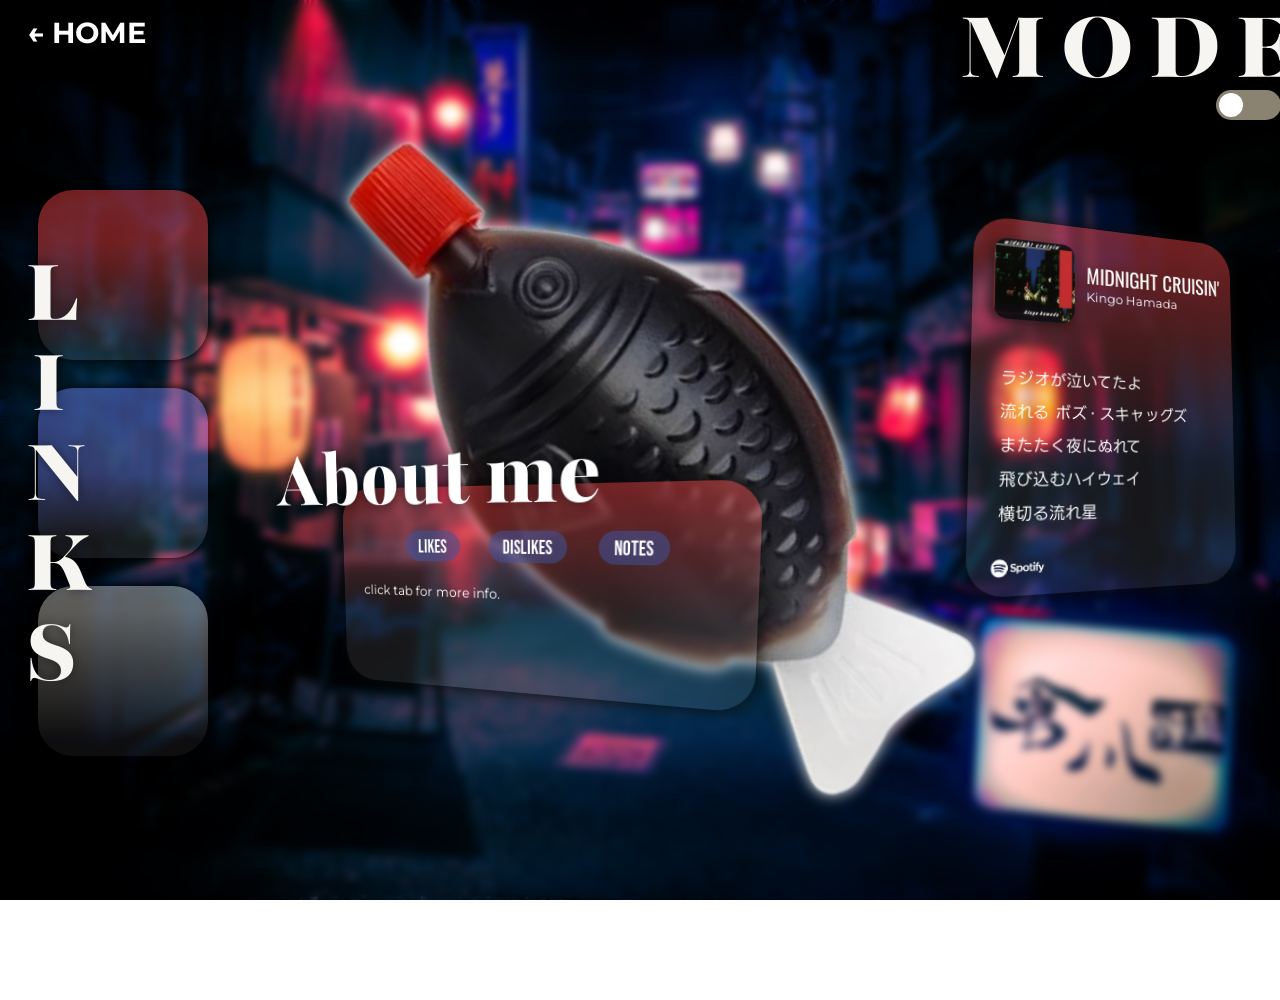
==== index.html @ 46a530e2 "V1.3 A tooltip for the theme_switch was added. Fixed auto-translate problem. Changed the html file n" ====
<!DOCTYPE html>
<html lang="en">
<head>
    <meta charset="UTF-8">
    <meta name="viewport" content="width=device-width, initial-scale=1.0">
    <title>'folioo</title>
    <link href="homepage.css" rel="stylesheet" type="text/css">
    <link rel="preconnect" href="https://fonts.googleapis.com">
    <link rel="preconnect" href="https://fonts.gstatic.com" crossorigin>
    <link href="https://fonts.googleapis.com/css2?family=Anton&family=Bebas+Neue&family=Montserrat:ital,wght@0,100..900;1,100..900&family=Oswald:wght@200..700&family=Playfair:ital,opsz,wght@0,5..1200,300..900;1,5..1200,300..900&family=Zen+Kaku+Gothic+New:wght@300;400&family=LINE+Seed+JP:wght@100;400&display=swap" rel="stylesheet">
</head>
    <body>
        <!--THEME SWITCH-->
        <input type="checkbox" id="theme">
        <label for="theme" class="theme_switch" aria-label="Switch mode"></label>
        <div class="theme_switch_heading">MODE</div>

        <!--BACKGROUNDS-->
        <div class="dark_bg"></div>
        <div class="light_bg"></div>
        <div class="blur_bg"></div>

        <!--TEXT MESSAGES-->
        <div class="center_img">
            <img src="soysaucefish.png" alt="fih">
        </div>
            <div class="fish_txt1">blub blub blub</div>
            <div class="your_txt">but ur not even a real fish??</div>
            <div class="fish_txt2">oh yeah mb</div>

        <!--ABOUT ME-->
        <div class="about_me tint">
            <div class="am_heading">About me</div>

            <input type="radio" name="tabs" id="tl">
            <input type="radio" name="tabs" id="td">
            <input type="radio" name="tabs" id="tn">
            <div class="default_info">click tab for more info.</div>

            <label for="tl" class="likes_tab">LIKES</label>
                <div class="likes_info">
                    <p>Lorem ipsum dolor, sit amet consectetur adipisicing elit. Cupiditate iusto tempore nam autem, quidem illum deleniti. Ad, alias voluptates quos adipisci natus reiciendis ratione porro labore, esse ab assumenda dolore ullam nostrum voluptate? Suscipit numquam, aliquid porro modi magni nostrum quasi eveniet ducimus pariatur, ad nisi laudantium. Aperiam, ipsam eveniet!</p>
                </div>
            <label for="td" class="dislikes_tab">DISLIKES</label>
                <div class="dislikes_info">
                    <p>Lorem ipsum dolor sit amet consectetur adipisicing elit. Dolorum architecto voluptatibus repellendus ea, culpa reprehenderit omnis eos commodi ipsa totam maxime, nihil sed, ab minus ad aliquid doloribus ullam accusamus tempora quidem! Eius omnis libero aspernatur natus, cupiditate dolores. Rem provident id officiis voluptate pariatur praesentium beatae nisi, corrupti nostrum?</p>
                </div>
            <label for="tn" class="notes_tab">NOTES</label>
                <div class="notes_info">
                    <p>Lorem ipsum dolor sit amet consectetur adipisicing elit. Ullam, et, libero eum esse laudantium totam accusamus ut atque optio tenetur voluptas quas doloremque laborum facilis iure beatae consequuntur sed dolores, omnis architecto recusandae quaerat! Dolorem, labore saepe excepturi ea delectus optio error laudantium, inventore, temporibus rerum dicta? Possimus, molestias eligendi.</p>
                </div>
            </div>

        <!--SPOTIFY PLAYER WINDOW-->
        <div class="spotify_win tint">
            <div class="spotify_tab dark_mode">
                <p><span class= "song_title">MIDNIGHT CRUISIN'</span><br>Kingo Hamada<br></p>
            </div>
            <div class="spotify_tab light_mode">
                <p><span class= "song_title">F L Y</span><br>Spectrum<br></p>
            </div>

            <div class="album_cover">
                <img class= "dark_mode" src="midnight_cruisin'.jpg" alt="album cover">
                <img class="light_mode" src="F-L-Y.jpg" alt="album cover">
            </div>

            <div class="spotify_logo">
                <img src="spotify_logo.png" alt="Spotify">
            </div>

            <div class="btn_logi">
                <iframe class="spotify_btn dark_mode" 
                    src="https://open.spotify.com/embed/track/37NPLfEZQQ0rZTa9SRqWBL?utm_source=generator&si=1b161f37ada34769"
                    allow="encrypted-media; autoplay">
                </iframe>
                <iframe class="spotify_btn light_mode"
                    src="https://open.spotify.com/embed/track/7BInSwH3Ha2YMEEezQLz95?utm_source=generator&si=2ab1cd9c22a24471"
                    allow="encrypted-media; autoplay">
                </iframe>
            </div>

            <div class="spotify_lyrics dark_mode" lang="ja" translate="no">
                <p>ラジオが泣いてたよ<br>
                流れる ボズ・スキャッグズ<br>
                またたく夜にぬれて<br>
                飛び込むハイウェイ<br>
                横切る流れ星<br>
                お前はうつむいて<br>
                最後の夜と ぼつり<br>
                かすれた声さ<br>
                ミッドナイト・クルージン<br>
                心から酔えた日が<br>
                もどるなら 抱くだろ<br>
                ミラーに映った<br>
                あの日の幻<br>
                追いこして このまま <span class= "eng_lyrics" lang="en">goin' on</span><br>
                突き刺すような ヘッドライト<br>
                光の海へ アクセル<br>
                今度のランプ シフト・ダウン<br>
                お前を降したら<br>
                ハンドル回し帰る<br>
                ひとりのアベニュー<br>
                昔にすべてやめた<br>
                別れるの言い訳は<br>
                やさしさなんて恋を<br>
                だめにしただけ<br>
                ミッドナイト・クルージン<br>
                思い出の横顔に<br>
                くちづけは つらいよ<br>
                ドライな言葉で<br>
                心の裏側<br>
                隠したら そのまま <span class= "eng_lyrics" lang="en">goin' on</span><br>
                切り裂くような クラクション<br>
                光の海へ アクセル<br>
                心から酔えた日が<br>
                もどるなら 抱くだろ<br>
                ミラーに映った<br>
                あの日の幻<br>
                追いこして このまま <span class= "eng_lyrics" lang="en">goin' on</span><br>
                突き刺すような ヘッドライト<br>
                光の海へ アクセル</p>
            </div>
            <div class="spotify_lyrics light_mode" lang="ja" translate="no">
                <p><span class= "eng_lyrics" lang="en">Fly in the sky</span><br>
                <span class= "eng_lyrics" lang="en">Fly in the wind</span> 翔バセココロ<br>
                <span class= "eng_lyrics" lang="en">Fly on the sun</span><br>
                <span class= "eng_lyrics" lang="en">Fly on the moon</span> 見エテクルヨ<br>
                <span class= "eng_lyrics" lang="en">Fly in the sky</span><br>
                <span class= "eng_lyrics" lang="en">Fly in the wind</span> 翔バセココロ<br>
                <span class= "eng_lyrics" lang="en">Fly on the sun</span><br>
                <span class= "eng_lyrics" lang="en">Fly on the moon</span> 見エテクルヨ<br>
                時計仕掛 狭クナッタ<br>
                夢ハフワフワ<br>
                波瀾万丈 金ピカピカ<br>
                <span class= "eng_lyrics" lang="en">Fantasy</span> 答エハ<br>
                イツカ見タ コンサート<br>
                アノ時ト オンナジサ<br>
                待チワビタ 箱舟ニ<br>
                君ヲ乗セテ 行コウ<br>
                <span class= "eng_lyrics" lang="en">Fly in the sky</span><br>
                <span class= "eng_lyrics" lang="en">Fly in the wind</span> 翔バセココロ<br>
                <span class= "eng_lyrics" lang="en">Fly on the sun</span><br>
                <span class= "eng_lyrics" lang="en">Fly on the moon</span> 見エテクルヨ<br>
                眺メセシマ 夜ノシジマ<br>
                浮カビナガラモ<br>
                十重二十重二 メクルメクハ<br>
                <span class= "eng_lyrics" lang="en">Fantasy</span> 無限ニ<br>
                知リスギタ 二人ニハ<br>
                新シイ 旅ガイイ<br>
                目ヲ閉ジテ ウナズケバ<br>
                深ク溶ケテ 行ク<br>
                <span class= "eng_lyrics" lang="en">Fly in the sky</span><br>
                <span class= "eng_lyrics" lang="en">Fly in the wind</span> 翔バセココロ<br>
                <span class= "eng_lyrics" lang="en">Fly on the sun</span><br>
                <span class= "eng_lyrics" lang="en">Fly on the moon</span> 見エテクルヨ<br>
                <span class= "eng_lyrics">Fly in the sky</span><br>
                <span class= "eng_lyrics">Fly in the wind</span> 翔バセココロ<br>
                <span class= "eng_lyrics" lang="en">Fly on the sun</span><br>
                <span class= "eng_lyrics" lang="en">Fly on the moon</span> 見エテクルヨ<br></p>
            </div>
        </div>

        <!--MORE LINKS-->
        <div class="homepage_link">
            <a href="index.html">← HOME</a>
        </div>
        <div class="more_links">
            <div class="default_link_heading">
                <div class="L_links">L</div>
                <div class="I_links">I</div>
                <div class="N_links">N</div>
                <div class="K_links">K</div>
                <div class="S_links">S</div>
            </div>

            <div class="music_link">
                <a href="musicpage.html" aria-label="Music" class="tint"></a>
            </div>
            <div class="music_link_heading">
                <div class="M_music">M</div>
                <div class="U_music">U</div>
                <div class="S_music">S</div>
                <div class="I_music">I</div>
                <div class="C_music">C</div>
            </div>

            <div class="credits_link">
                <a href="creditsspage.html" aria-label="Credits" class="tint"></a>
            </div>
            <div class="credits_link_heading">
                <div class="C_credits">C</div>
                <div class="R_credits">R</div>
                <div class="E_credits">E</div>
                <div class="D_credits">D</div>
                <div class="I_credits">I</div>
                <div class="T_credits">T</div>
                <div class="S_credits">S</div>
            </div>

            <div class="junkdrawer_link">
                <a href="junkdrawerpage.html" aria-label="Junk Drawer" class="tint"></a>
            </div>
            <div class="junkdrawer_link_heading">
                <div class="J_junk">J</div>
                <div class="U_junk">U</div>
                <div class="N_junk">N</div>
                <div class="K_junk">K</div>
            </div>
        </div>

        <!--SPOTIFY PLAYBACK FIX-->
        <script>
            const themeBox    = document.getElementById('theme');
            const darkPlayer  = document.querySelector('.spotify_btn.dark_mode');
            const lightPlayer = document.querySelector('.spotify_btn.light_mode');

            themeBox.addEventListener('change', () => {
                const hidden = themeBox.checked ? darkPlayer : lightPlayer;
                setTimeout(() => { hidden.src = hidden.src; }, 700);
            });
        </script>
    </body>
</html>
---- homepage.css ----
body {
    margin: 0;
    height: 100%;
    overflow: hidden;
}

#theme {
    position: absolute;
    opacity: 0;
    width: 0;
    height: 0;
}

.theme_switch_heading {
    user-select: none;
    position: absolute;
    top: -15px;
    left: 75%;    
    z-index: 1;
    font-family: "Playfair", "Anton";
    font-weight: 900;
    font-size: 6.5rem;
    letter-spacing: 15px;
    color: #f7f5f1;
    text-shadow: 0 0 10px #0a0a0a7b;
}


.theme_switch {
    position: fixed;
    top: 10%;
    left: 95%;
    z-index: 2;
    width: 65px;
    height: 30px;
    border-radius: 40px;
    background: #fff3d18a;
    cursor: pointer;
    transition: background 0.6s ease;
}

.theme_switch::before {
    content: "";
    position: absolute;
    top: 3px;
    left: 3px;
    width: 24px;
    height: 24px;
    border-radius: 40px;
    background: #fff;
    transition: translate 0.35s ease;
}

.theme_switch::after {
    content: "Switch between light or dark mode";
    position: absolute;
    top: 120%;
    left: -200%;
    padding: 3px 8px;
    border-radius: 2px;
    background: #1e1e1e;
    outline: 1px solid #fff;
    color: #fff;
    font-family: "Montserrat", "Helvetica";
    font-size: 0.6rem;
    white-space: nowrap;
    opacity: 0;
    pointer-events: none;
    transition: opacity 0.2s ease;
}

.theme_switch:hover::after {
    opacity: 1;
    transition: opacity 0.3s ease 0.3s;
}

#theme:checked ~ .theme_switch::before {
    translate: 35px 0; 
}
#theme:checked ~ .theme_switch {
    background: #859671ac; 
}

.dark_bg {
    background-image: url(dark.jpg);
    position: fixed;
    width: 100vw;
    height: 100vh;
    background-position: center center;
    background-repeat: no-repeat;
    background-size: cover;
    background-color: #0f162f;
}

.light_bg {
    background-image: url(light.jpg);
    position: fixed;
    width: 100vw;
    height: 100vh;
    background-position: center center;
    background-repeat: no-repeat;
    background-size: cover;
    background-color: #928c81;
    opacity: 0;
    transition: opacity 0.6s ease;
}

.blur_bg {
    position: fixed;
    width: 100vw;
    height: 100vh;
    backdrop-filter: blur(4px);
}

#theme:checked ~ .light_bg {
    opacity: 1;
}

.dark_mode,
.light_mode {
    transition: opacity 0.6s ease;
}

.light_mode {
    opacity: 0;
    pointer-events: none;
}

#theme:checked ~ .dark_mode,
#theme:checked ~ * .dark_mode {
    opacity: 0;
    pointer-events: none;
}

#theme:checked ~ .light_mode,
#theme:checked ~ * .light_mode {
    opacity: 1;
    pointer-events: auto;
}

.center_img {
    user-select: none;
    position: absolute;
    top: 50%;
    left: 50%;
    translate: -50% -50%;
    rotate: 45deg;
    scale: 1.8;
    pointer-events: none;
    filter: drop-shadow(0 0 4px #fff);
    transition: transform 0.25s cubic-bezier(0.2, 0.1, 0.2, 1);
}

.center_img img {
    pointer-events: auto;
    clip-path: polygon(0 67%, 18% 71%, 38% 100%, 59% 100%, 83% 76%, 100% 89%, 100% 21%, 82% 32%, 63% 0, 39% 0, 19% 29%, 0 32%);
}

.center_img:hover {
    transform: scale(1.02);
}

.fish_txt1 {
    position: absolute;
    top: 15%;
    left: 47%;
    z-index: 1;
    color: #fff;
    opacity: 0;
    user-select: none;
    background: #e63f3fc2;
    box-shadow: 0 6px 10px #0000007e;
    padding: 10px 17px 10px 14px;
    border-radius: 30px 30px 30px 8px;
    font-family: "Montserrat", "Helvetica";
    font-size: 0.8rem;
    transform: translateY(12px) scale(0.85);
    transform-origin: bottom left;
    pointer-events: none;
    transition: opacity 0.35s ease, transform 0.35s ease, background 0.6s ease;
    transition-delay: 0s, 0s, 0s;
}

.your_txt {
    position: absolute;
    top: 21%;
    left: 54%;
    z-index: 1;
    color: #fff;
    opacity: 0;
    user-select: none;
    background: #3b54c294;
    box-shadow: 0 6px 10px #0000007e;
    padding: 11px 17px 12px 14px;
    border-radius: 30px 30px 8px 30px;
    font-family: "Montserrat", "Helvetica";
    font-size: 0.8rem;
    transform: translateY(12px) scale(0.85);
    transform-origin: bottom right;
    pointer-events: none;
    transition: opacity 0.35s ease, transform 0.35s ease, background 0.6s ease;
    transition-delay: 0.2s, 0.2s, 0s;
}

.fish_txt2 {
    position: absolute;
    top: 27%;
    left: 47%;
    z-index: 1;
    color: #fff;
    opacity: 0;
    user-select: none;
    background: #e63f3fc2;
    box-shadow: 0 6px 10px #0000007e;
    padding: 10px 17px 11px 14px;
    border-radius: 30px 30px 30px 8px;
    font-family: "Montserrat", "Helvetica";
    font-size: 0.8rem;
    transform: translateY(12px) scale(0.85);
    transform-origin: bottom left;
    pointer-events: none;
    transition: opacity 0.35s ease, transform 0.35s ease, background 0.6s ease;
    transition-delay: 0.4s, 0.4s, 0s;
}

.center_img:hover ~ .fish_txt1 {
    opacity: 1;
    transform: none;
    transition-delay: 0s, 0s, 0s;
}

.center_img:hover ~ .your_txt {
    opacity: 1;
    transform: none;
    transition-delay: 0.4s, 0.4s, 0s;
}

.center_img:hover ~ .fish_txt2 {
    opacity: 1;
    transform: none;
    transition-delay: 0.8s, 0.8s, 0s;
}

.am_heading {
    user-select: none;
    position: absolute;
    top: -31%;
    left: -20%;
    z-index: 1;
    font-family: "Playfair", "Anton";
    font-weight: 900;
    font-size: 5.8rem;
    color: #fff;
    text-shadow: 0 0 13px #00000090;
}

.about_me {
    position: absolute;
    top: 54%;
    left: 24.5%;
    width: 430px;
    height: 210px;
    border-radius: 35px;
    padding: 80px 25px 25px 25px;
    color: #fff;
    backdrop-filter: blur(3px);
    box-shadow: 0 0 15px #0a0a0a;
    box-sizing: border-box;
    transform: perspective(600px) rotateX(-6deg) rotateY(-18deg);
    transition: transform 0.35s cubic-bezier(.3,.8,.2,1);
}

.about_me:hover{
    transform: rotateX(0deg) rotateY(0deg);
}

.about_me input[type="radio"] {
    position: absolute;
    opacity: 0;
    width: 0;
    height: 0;
}

.likes_tab {
    user-select: none;
    position: absolute;
    top: 45px;
    left: 77px;
    font-family: "Bebas Neue", 'Impact';
    font-size: 1.2rem;
    cursor: pointer;
    padding: 6px 15px 3px 15px;
    background: #3e529a8c;
    border-radius: 22px;
    transition: transform 0.2s, background 0.6s ease;
}

.likes_tab:hover {
    transform: scale(1.1);
    background: #5771c5e0;
}

.dislikes_tab {
    user-select: none;
    position: absolute;
    top: 45px;
    left: 172px;
    font-family: "Bebas Neue", 'Impact';
    font-size: 1.2rem;
    cursor: pointer;
    padding: 6px 15px 3px 15px;
    background: #3e529a8c;
    border-radius: 22px;
    transition: transform 0.2s, background 0.6s ease;
}

.dislikes_tab:hover {
    transform: scale(1.1);
    background: #5771c5e0;
}

.notes_tab {
    user-select: none;
    position: absolute;
    top: 45px;
    left: 285px;
    font-family: "Bebas Neue", 'Impact';
    font-size: 1.2rem;
    cursor: pointer;
    padding: 6px 15px 3px 15px;
    background: #3e529a8c;
    border-radius: 22px;
    transition: transform 0.2s, background 0.6s ease;
}

.notes_tab:hover {
    transform: scale(1.1);
    background: #5771c5e0;
}

.default_info{
    padding-top: 20px;
    font-family: "Montserrat", "Helvetica";
    font-size: 0.9rem;
}

.likes_info {
    display: none;
    height: 100%;
    box-sizing: border-box;
    overflow-y: auto;
    scrollbar-width: thin;
    scrollbar-color: #e8e3d133 transparent;
    border-radius: 5px;
    font-family: "Montserrat", "Helvetica";
    font-size: 0.9rem;
}

.dislikes_info {
    display: none;
    height: 100%;
    box-sizing: border-box;
    overflow-y: auto;
    scrollbar-width: thin;
    scrollbar-color: #e8e3d133 transparent;
    border-radius: 5px;
    font-family: "Montserrat", "Helvetica";
    font-size: 0.9rem;

}

.notes_info {
    display: none;
    height: 100%;
    box-sizing: border-box;
    overflow-y: auto;
    scrollbar-width: thin;
    scrollbar-color: #e8e3d133 transparent;
    border-radius: 5px;
    font-family: "Montserrat", "Helvetica";
    font-size: 0.9rem;
}

#tl:checked ~ .likes_info {
    display: block;
}

#td:checked ~ .dislikes_info {
    display: block;
}

#tn:checked ~ .notes_info {
    display: block;
}

#tl:checked ~ .default_info {
    display: none;
}

#td:checked ~ .default_info {
    display: none;
}

#tn:checked ~ .default_info {
    display: none;
}

.spotify_win {
    position: absolute;
    top: 25%;
    left: 76%;
    height: 360px;
    width: 275px;
    border-radius: 35px;
    backdrop-filter: blur(3px);
    box-shadow: 0 0 15px #0a0a0a;
    box-sizing: border-box;
    transform: perspective(600px) rotateX(6deg) rotateY(18deg);
    transition: transform 0.35s cubic-bezier(.3,.8,.2,1);
}

.spotify_win:hover {
    transform: rotateX(0) rotateY(0);
}

.album_cover img {
    user-select: none;
    position: absolute;
    top: 20px;
    left: 20px;
    height: 80px;
    width: 80px;
    border-radius: 13px;
    box-shadow: -3px 3px 10px #0a0a0a7b;
}

.spotify_tab {
    user-select: none;
    position: absolute;
    top: 20px;
    left: 112px;
    font-family: "Montserrat", "Helvetica";
    font-size: 0.8rem;
    color: #fff;
}

.song_title {
    font-family: "Oswald", "Impact";
    font-size: 1.3rem;
}

.spotify_logo img {
    user-select: none;
    position: absolute;
    top: 326px;
    left: 22px;
    height: 16.5px;
    width: 50px;
}

.spotify_btn {
    position: absolute;
    top: -47px;
    left: -377px;
    width: 300px;
    height: 80px;
    z-index: 1;
    transform: scale(2);
    border: none;
}

.btn_logi {
    user-select: none;
    position: absolute;
    top: 21%;
    left: 90%;
    width: 50px;
    height: 50px;
    clip-path: circle(29.1px);
}

.spotify_lyrics {
    position: absolute;
    top: 125px;
    left: 13px;
    height: 51%;
    width: 85%;
    padding: 0 2px 0 15px;
    border-radius: 15px;
    box-sizing: border-box;
    overflow-y: auto;
    scrollbar-width: thin;
    scrollbar-color: #e8e3d133 transparent;
    color: #fff;
    font-family: "LINE Seed JP", "Zen kaku Gothic New Static";
    font-weight: 400;
    font-size: 1rem;
    line-height: 2;
}

.eng_lyrics {
    font-family: "Montserrat", "Helvetica";
    font-size: 1.1rem;
}

.homepage_link {
    user-select: none;
    position: absolute;
    top: 15px;
    left: 27px;
    pointer-events: auto;
    font-family: 'Montserrat', 'Impact';
    font-size: 1.8rem;
    font-weight: bold;
    transition: 0.2s;
}

.homepage_link:hover {
    transform: scale(1.1);
    transform-origin: top;
}

.homepage_link a, .homepage_link a:visited, .homepage_link a:active {
    color: #fff;
    text-decoration: none;
}

.more_links {
    position: absolute;
    translate: 0 100px;
    inset: 0;
    pointer-events: none;
}

.music_link a {
    pointer-events: auto;
    position: absolute;
    top: 10%;
    left: 3%;
    z-index: 0;
    height: 170px;
    width: 170px;
    border-radius: 35px;
    box-shadow: 0 0 10px #000;
    transition: 0.25s;
}

.music_link a:hover {
    transform: scale(1.08);
}

.credits_link a {
    pointer-events: auto;
    position: absolute;
    top: 32%;
    left: 3%;
    z-index: 0;
    height: 170px;
    width: 170px;
    border-radius: 35px;
    box-shadow: 0 0 10px #000;
    transition: 0.25s;
}

.credits_link a:hover {
    transform: scale(1.08);
}

.junkdrawer_link a {
    pointer-events: auto;
    position: absolute;
    top: 54%;
    left: 3%;
    z-index: 0;
    height: 170px;
    width: 170px;
    border-radius: 35px;
    box-shadow: 0 0 10px #000;
    transition: 0.25s;
}

.junkdrawer_link a:hover {
    transform: scale(1.08);
}

.L_links, .M_music, .C_credits {
    user-select: none;
    position: absolute;
    top: 15%;
    left: 2%;    
    z-index: 1;
    font-family: "Playfair", "Anton";
    font-weight: 900;
    font-size: 6rem;
    color: #f7f5f1;
    text-shadow: 0 0 10px #0a0a0a7b;
}

.J_junk {
    user-select: none;
    position: absolute;
    top: 15%;
    left: 3%;    
    z-index: 1;
    font-family: "Playfair", "Anton";
    font-weight: 900;
    font-size: 6rem;
    color: #f7f5f1;
    text-shadow: 0 0 10px #0a0a0a7b;
}

.R_credits {
    user-select: none;
    position: absolute;
    top: 25%;
    left: 2%;    
    z-index: 1;
    font-family: "Playfair", "Anton";
    font-weight: 900;
    font-size: 6rem;
    color: #f7f5f1;
    text-shadow: 0 0 10px #0a0a0a7b;
}

.U_junk {
    user-select: none;
    position: absolute;
    top: 27%;
    left: 2%;    
    z-index: 1;
    font-family: "Playfair", "Anton";
    font-weight: 900;
    font-size: 6rem;
    color: #f7f5f1;
    text-shadow: 0 0 10px #0a0a0a7b;
}

.I_links, .U_music {
    user-select: none;
    position: absolute;
    top: 25%;
    left: 2.5%;    
    z-index: 1;
    font-family: "Playfair", "Anton";
    font-weight: 900;
    font-size: 6rem;
    color: #f7f5f1;
    text-shadow: 0 0 10px #0a0a0a7b; 
}

.N_links, .E_credits {
    user-select: none;
    position: absolute;
    top: 35%;
    left: 2%;    
    z-index: 1;
    font-family: "Playfair", "Anton";
    font-weight: 900;
    font-size: 6rem;
    color: #f7f5f1;
    text-shadow: 0 0 10px #0a0a0a7b;
}

.N_junk {
    user-select: none;
    position: absolute;
    top: 37%;
    left: 2%;    
    z-index: 1;
    font-family: "Playfair", "Anton";
    font-weight: 900;
    font-size: 6rem;
    color: #f7f5f1;
    text-shadow: 0 0 10px #0a0a0a7b;
}

.S_music {
    user-select: none;
    position: absolute;
    top: 35%;
    left: 2.5%;    
    z-index: 1;
    font-family: "Playfair", "Anton";
    font-weight: 900;
    font-size: 6rem;
    color: #f7f5f1;
    text-shadow: 0 0 10px #0a0a0a7b;
}

.K_links, .D_credits {
    user-select: none;
    position: absolute;
    top: 45%;
    left: 2%;    
    z-index: 1;
    font-family: "Playfair", "Anton";
    font-weight: 900;
    font-size: 6rem;
    color: #f7f5f1;
    text-shadow: 0 0 10px #0a0a0a7b;
}

.K_junk {
    user-select: none;
    position: absolute;
    top: 47%;
    left: 2%;    
    z-index: 1;
    font-family: "Playfair", "Anton";
    font-weight: 900;
    font-size: 6rem;
    color: #f7f5f1;
    text-shadow: 0 0 10px #0a0a0a7b;
}

.I_music {
    user-select: none;
    position: absolute;
    top: 45%;
    left: 3%;    
    z-index: 1;
    font-family: "Playfair", "Anton";
    font-weight: 900;
    font-size: 6rem;
    color: #f7f5f1;
    text-shadow: 0 0 10px #0a0a0a7b;
}

.C_music, .S_links {
    user-select: none;
    position: absolute;
    top: 55%;
    left: 2%;    
    z-index: 1;
    font-family: "Playfair", "Anton";
    font-weight: 900;
    font-size: 6rem;
    color: #f7f5f1;
    text-shadow: 0 0 10px #0a0a0a7b;
}

.I_credits {
    user-select: none;
    position: absolute;
    top: 55%;
    left: 2.5%;    
    z-index: 1;
    font-family: "Playfair", "Anton";
    font-weight: 900;
    font-size: 6rem;
    color: #f7f5f1;
    text-shadow: 0 0 10px #0a0a0a7b;
}

.T_credits {
    user-select: none;
    position: absolute;
    top: 65%;
    left: 2%;    
    z-index: 1;
    font-family: "Playfair", "Anton";
    font-weight: 900;
    font-size: 6rem;
    color: #f7f5f1;
    text-shadow: 0 0 10px #0a0a0a7b;
}

.S_credits {
    user-select: none;
    position: absolute;
    top: 75%;
    left: 2%;    
    z-index: 1;
    font-family: "Playfair", "Anton";
    font-weight: 900;
    font-size: 6rem;
    color: #f7f5f1;
    text-shadow: 0 0 10px #0a0a0a7b;
}

.default_link_heading, .music_link_heading, .credits_link_heading, 
.junkdrawer_link_heading {
    pointer-events: none;
}

.default_link_heading div, .music_link_heading div, .credits_link_heading div, .junkdrawer_link_heading div {
    transition: opacity 0.35s ease;
}

.music_link_heading div, .credits_link_heading div, .junkdrawer_link_heading div {
    opacity: 0;
}

body:has(:is(.music_link, .credits_link, .junkdrawer_link):hover) 
.default_link_heading div {
    opacity: 0;
}

body:has(.music_link:hover) .music_link_heading div {
    opacity: 1; 
}

body:has(.credits_link:hover) .credits_link_heading div {
    opacity: 1; 
}

body:has(.junkdrawer_link:hover) .junkdrawer_link_heading div {
     opacity: 1; 
}

body:has(:is(.music_link, .credits_link, .junkdrawer_link):hover) :is(
.music_link_heading, .credits_link_heading, .junkdrawer_link_heading) div:nth-child(1) {
    transition-delay: 0s; 
}

body:has(:is(.music_link, .credits_link, .junkdrawer_link):hover) :is(
.music_link_heading, .credits_link_heading, .junkdrawer_link_heading) div:nth-child(2) {
    transition-delay: 0.1s; 
}

body:has(:is(.music_link, .credits_link, .junkdrawer_link):hover) :is(
.music_link_heading, .credits_link_heading, .junkdrawer_link_heading) div:nth-child(3) {
    transition-delay: 0.2s; 
}

body:has(:is(.music_link, .credits_link, .junkdrawer_link):hover) :is(
.music_link_heading, .credits_link_heading, .junkdrawer_link_heading) div:nth-child(4) {
    transition-delay: 0.3s; 
}

body:has(:is(.music_link, .credits_link, .junkdrawer_link):hover) :is(
.music_link_heading, .credits_link_heading, .junkdrawer_link_heading) div:nth-child(5) {
    transition-delay: 0.4s; 
}

body:has(:is(.music_link, .credits_link, .junkdrawer_link):hover) :is(
.music_link_heading, .credits_link_heading, .junkdrawer_link_heading) div:nth-child(6) {
    transition-delay: 0.5s; 
}

body:has(:is(.music_link, .credits_link, .junkdrawer_link):hover) :is(
.music_link_heading, .credits_link_heading, .junkdrawer_link_heading) div:nth-child(7) {
    transition-delay: 0.6s; 
}

.about_me, .spotify_win {
    --dark_mode_color:  linear-gradient(to bottom, #e63f3f7d 0%, #ffffff17 65%);
    --light_mode_color: linear-gradient(to bottom, #005579a2 0%, #ffffff17 65%);
}
.music_link a {
    --dark_mode_color:  linear-gradient(to bottom, #e63f3f7d 30%, #ffffff17 95%);
    --light_mode_color: linear-gradient(to bottom, #005579a2 60%, #ffffff17 95%);
}
.credits_link a {
    --dark_mode_color:  linear-gradient(to bottom, #6474d782 50%, #ffffff17 90%);
    --light_mode_color: linear-gradient(to bottom, #cb9537a2 20%, #ffffff17 90%);
}
.junkdrawer_link a {
    --dark_mode_color:  linear-gradient(to bottom, #faf5e85e 15%, #ffffff0e 90%);
    --light_mode_color: linear-gradient(to bottom, #859671ac 20%, #ffffff0e 90%);
}

.tint::before,
.tint::after {
    content: "";
    position: absolute;
    inset: 0;
    z-index: -1;
    border-radius: inherit;
    transition: opacity 0.6s ease;
}

.tint::before {
    background: var(--dark_mode_color);
}
.tint::after {
    background: var(--light_mode_color); opacity: 0;
}

#theme:checked ~ .tint::before,
#theme:checked ~ * .tint::before {
    opacity: 0;
}

#theme:checked ~ .tint::after,
#theme:checked ~ * .tint::after {
    opacity: 1;
}

#theme:checked ~ .about_me .likes_tab,
#theme:checked ~ .about_me .dislikes_tab,
#theme:checked ~ .about_me .notes_tab {
    background: #b48d389a;
}

#theme:checked ~ .about_me .likes_tab:hover,
#theme:checked ~ .about_me .dislikes_tab:hover,
#theme:checked ~ .about_me .notes_tab:hover {
    background: #f6c865b5;
}

#theme:checked ~ .fish_txt1,
#theme:checked ~ .fish_txt2 { 
    background: #0e688fbd;
}

#theme:checked ~ .your_txt {
    background: #b08b3a98;
}
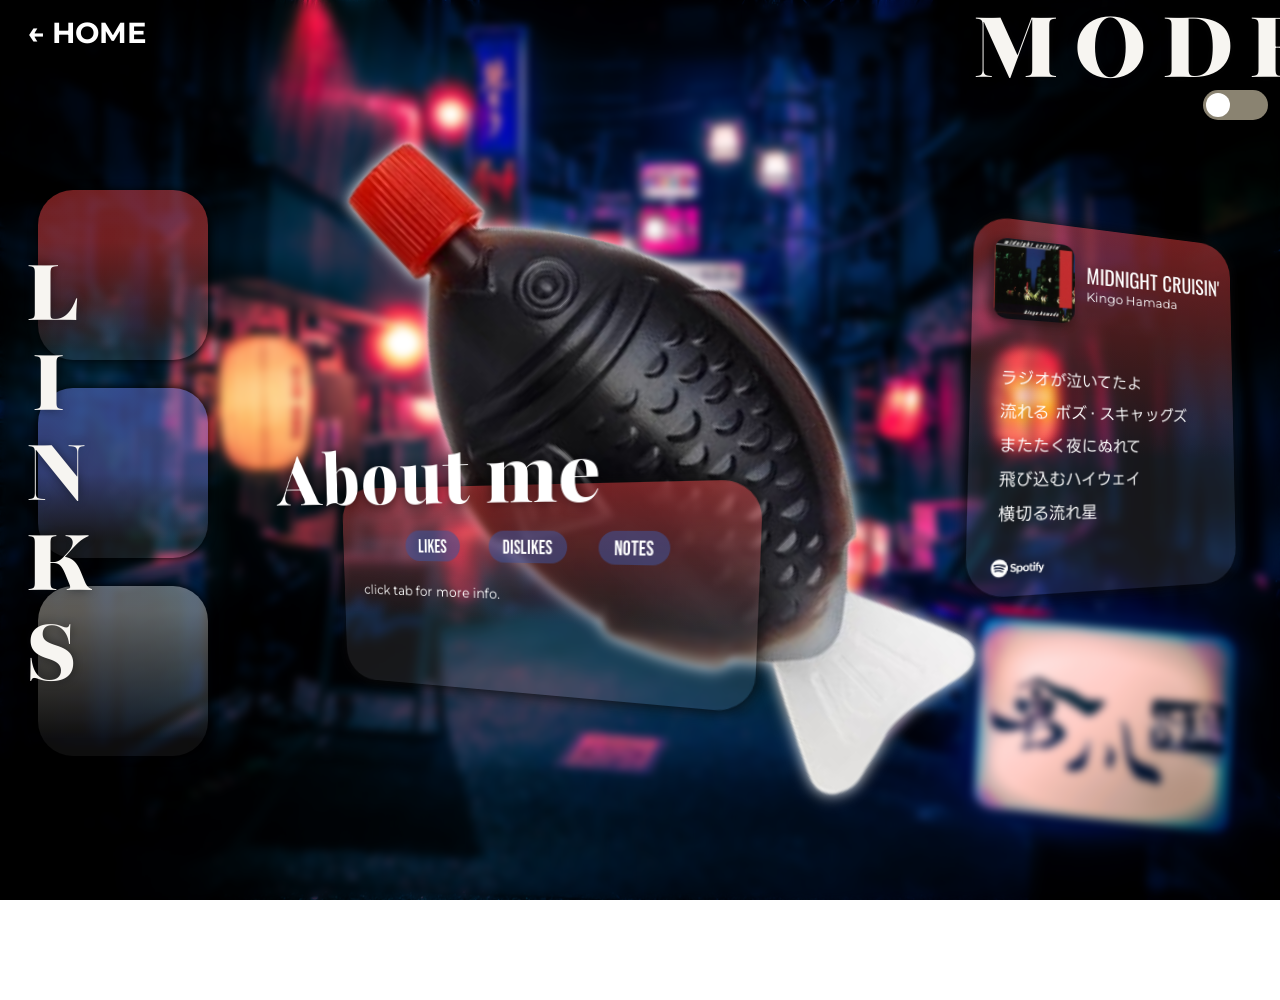
==== commit 8c40d5b6: "V1.4/V2 Music page skeleton" ====
--- a/index.html
+++ b/index.html
@@ -7,7 +7,7 @@
     <link href="homepage.css" rel="stylesheet" type="text/css">
     <link rel="preconnect" href="https://fonts.googleapis.com">
     <link rel="preconnect" href="https://fonts.gstatic.com" crossorigin>
-    <link href="https://fonts.googleapis.com/css2?family=Anton&family=Bebas+Neue&family=Montserrat:ital,wght@0,100..900;1,100..900&family=Oswald:wght@200..700&family=Playfair:ital,opsz,wght@0,5..1200,300..900;1,5..1200,300..900&family=Zen+Kaku+Gothic+New:wght@300;400&family=LINE+Seed+JP:wght@100;400&display=swap" rel="stylesheet">
+    <link href="https://fonts.googleapis.com/css2?family=Anton&family=Bebas+Neue&family=Montserrat:ital,wght@0,100..900;1,100..900&family=Oswald:wght@200..700&family=Playfair:ital,opsz,wght@0,5..1200,300..900;1,5..1200,300..900&family=LINE+Seed+JP:wght@100;400&display=swap" rel="stylesheet">
 </head>
     <body>
         <!--THEME SWITCH-->
--- a/homepage.css
+++ b/homepage.css
@@ -15,7 +15,7 @@
     user-select: none;
     position: absolute;
     top: -15px;
-    left: 75%;    
+    left: 76%;    
     z-index: 1;
     font-family: "Playfair", "Anton";
     font-weight: 900;
@@ -29,7 +29,7 @@
 .theme_switch {
     position: fixed;
     top: 10%;
-    left: 95%;
+    left: 94%;
     z-index: 2;
     width: 65px;
     height: 30px;
@@ -492,7 +492,7 @@
     scrollbar-width: thin;
     scrollbar-color: #e8e3d133 transparent;
     color: #fff;
-    font-family: "LINE Seed JP", "Zen kaku Gothic New Static";
+    font-family: "LINE Seed JP";
     font-weight: 400;
     font-size: 1rem;
     line-height: 2;
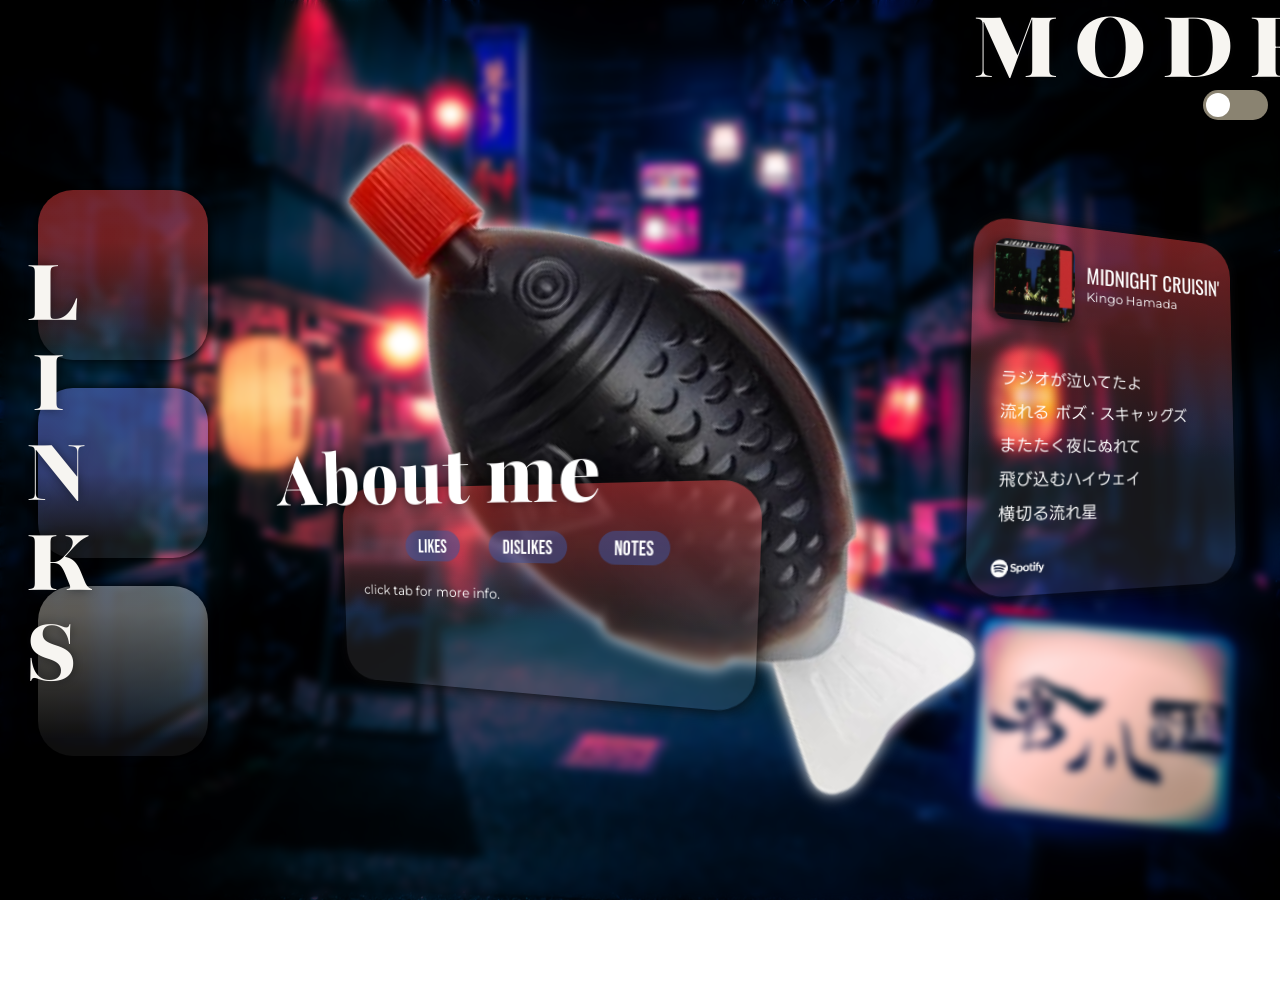
==== commit 4cabbd26: "V4 Added credits page with links  Still need to shorten scroll in music page and colour of link squa" ====
--- a/index.html
+++ b/index.html
@@ -186,7 +186,7 @@
             </div>
 
             <div class="credits_link">
-                <a href="creditsspage.html" aria-label="Credits" class="tint"></a>
+                <a href="creditspage.html" aria-label="Credits" class="tint"></a>
             </div>
             <div class="credits_link_heading">
                 <div class="C_credits">C</div>
--- a/homepage.css
+++ b/homepage.css
@@ -77,6 +77,7 @@
 #theme:checked ~ .theme_switch::before {
     translate: 35px 0; 
 }
+
 #theme:checked ~ .theme_switch {
     background: #859671ac; 
 }
@@ -503,28 +504,6 @@
     font-size: 1.1rem;
 }
 
-.homepage_link {
-    user-select: none;
-    position: absolute;
-    top: 15px;
-    left: 27px;
-    pointer-events: auto;
-    font-family: 'Montserrat', 'Impact';
-    font-size: 1.8rem;
-    font-weight: bold;
-    transition: 0.2s;
-}
-
-.homepage_link:hover {
-    transform: scale(1.1);
-    transform-origin: top;
-}
-
-.homepage_link a, .homepage_link a:visited, .homepage_link a:active {
-    color: #fff;
-    text-decoration: none;
-}
-
 .more_links {
     position: absolute;
     translate: 0 100px;
